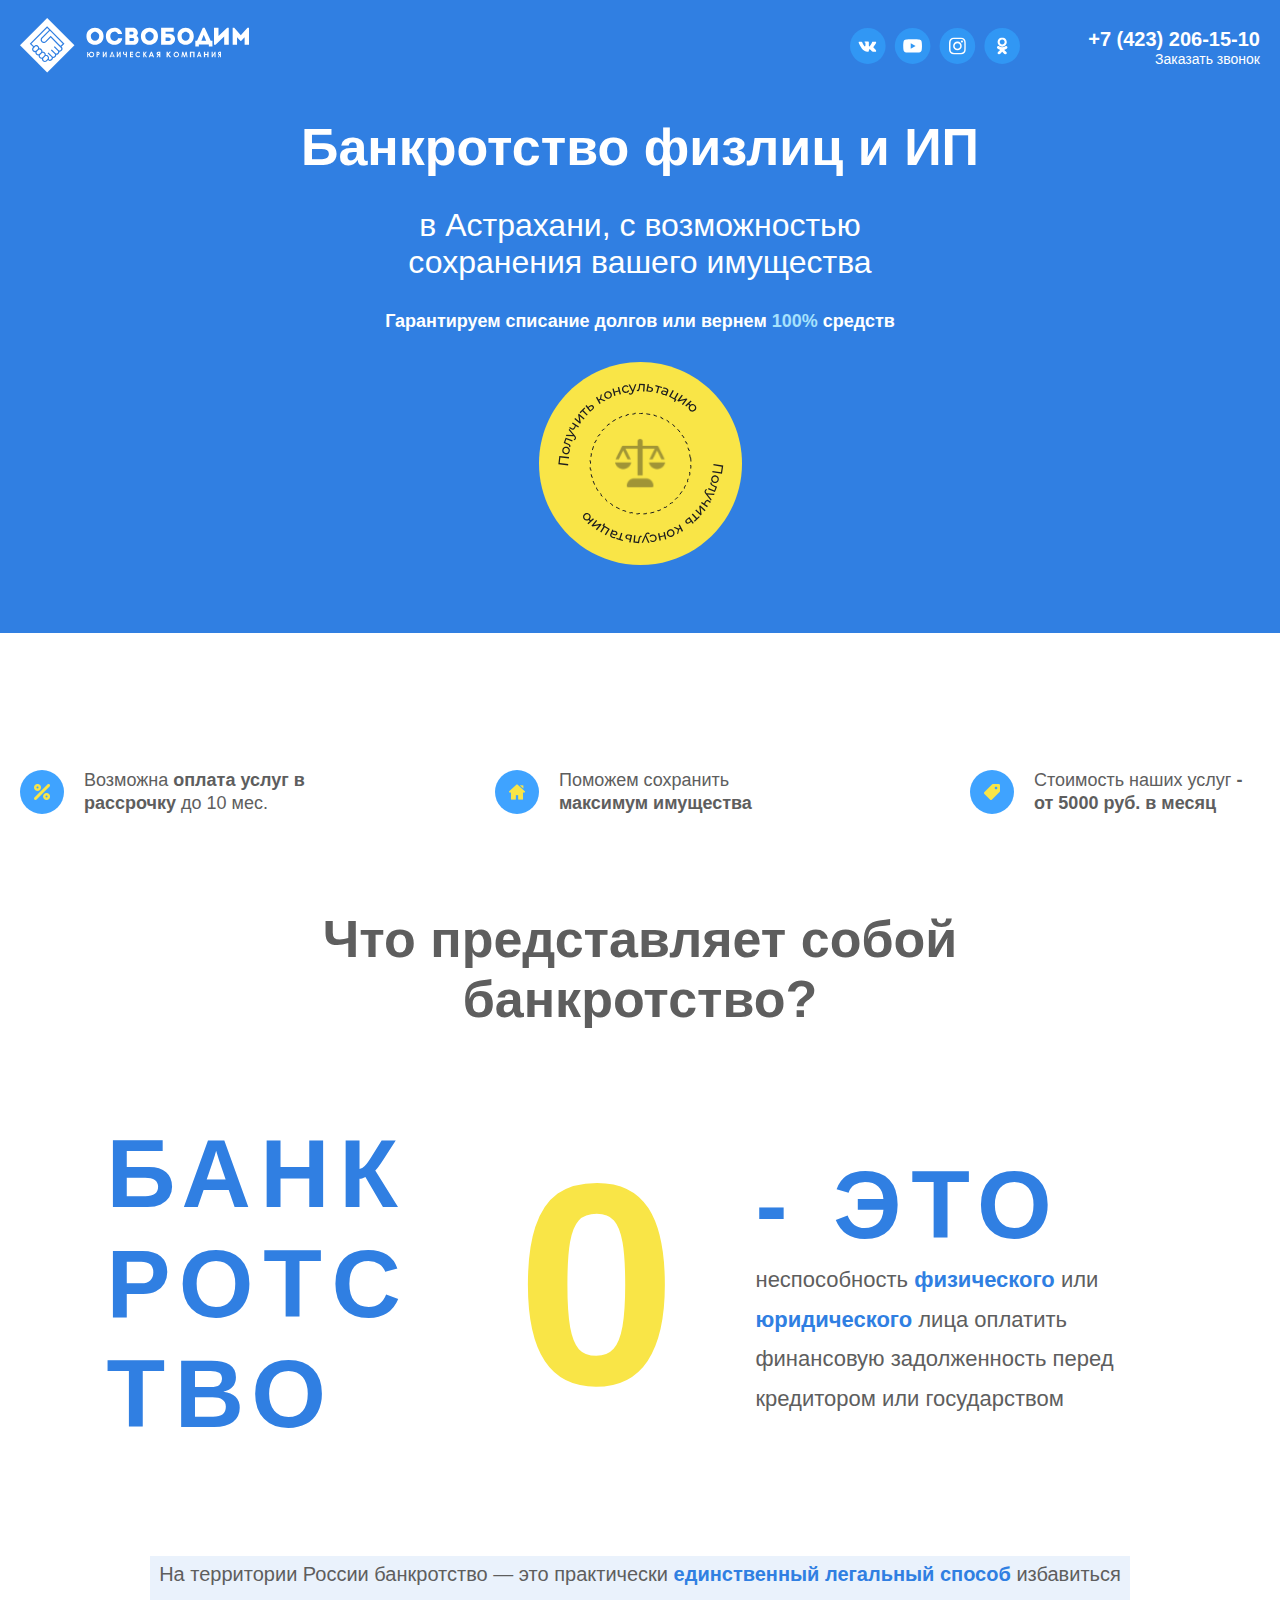
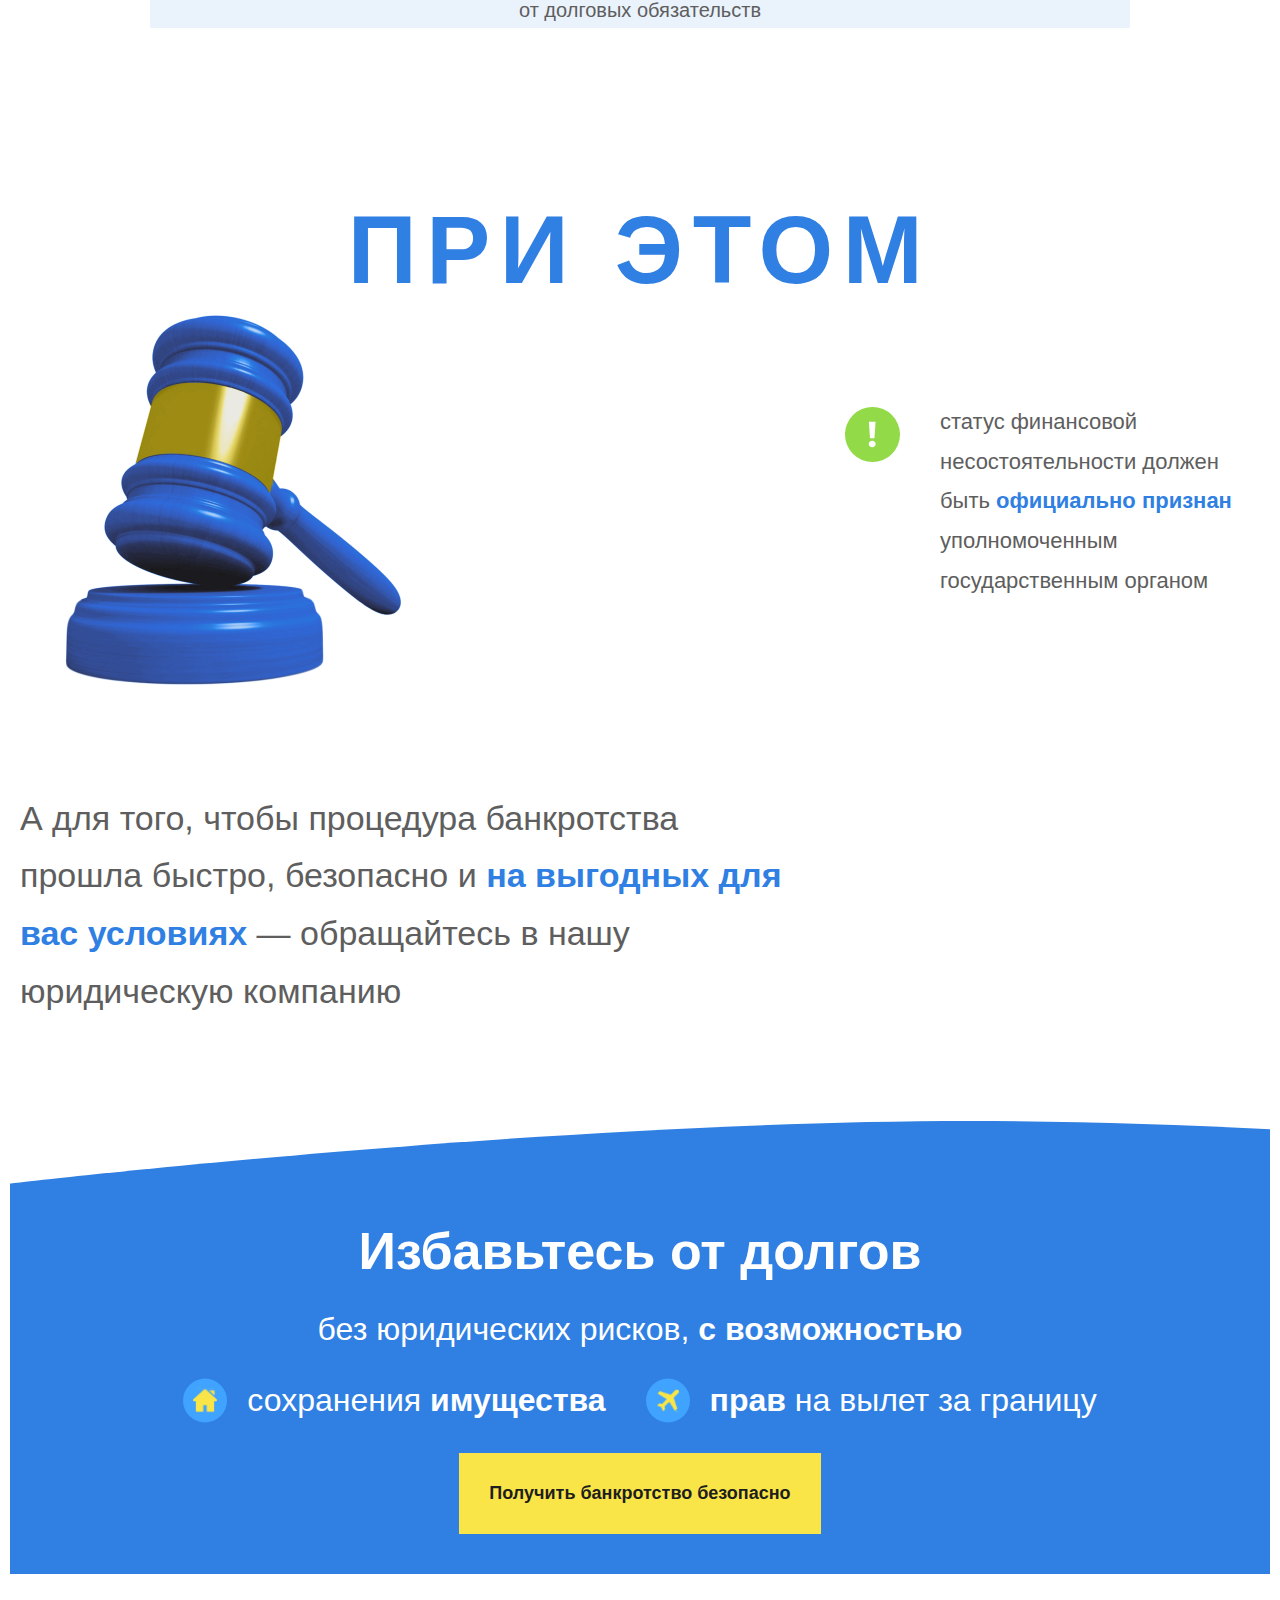
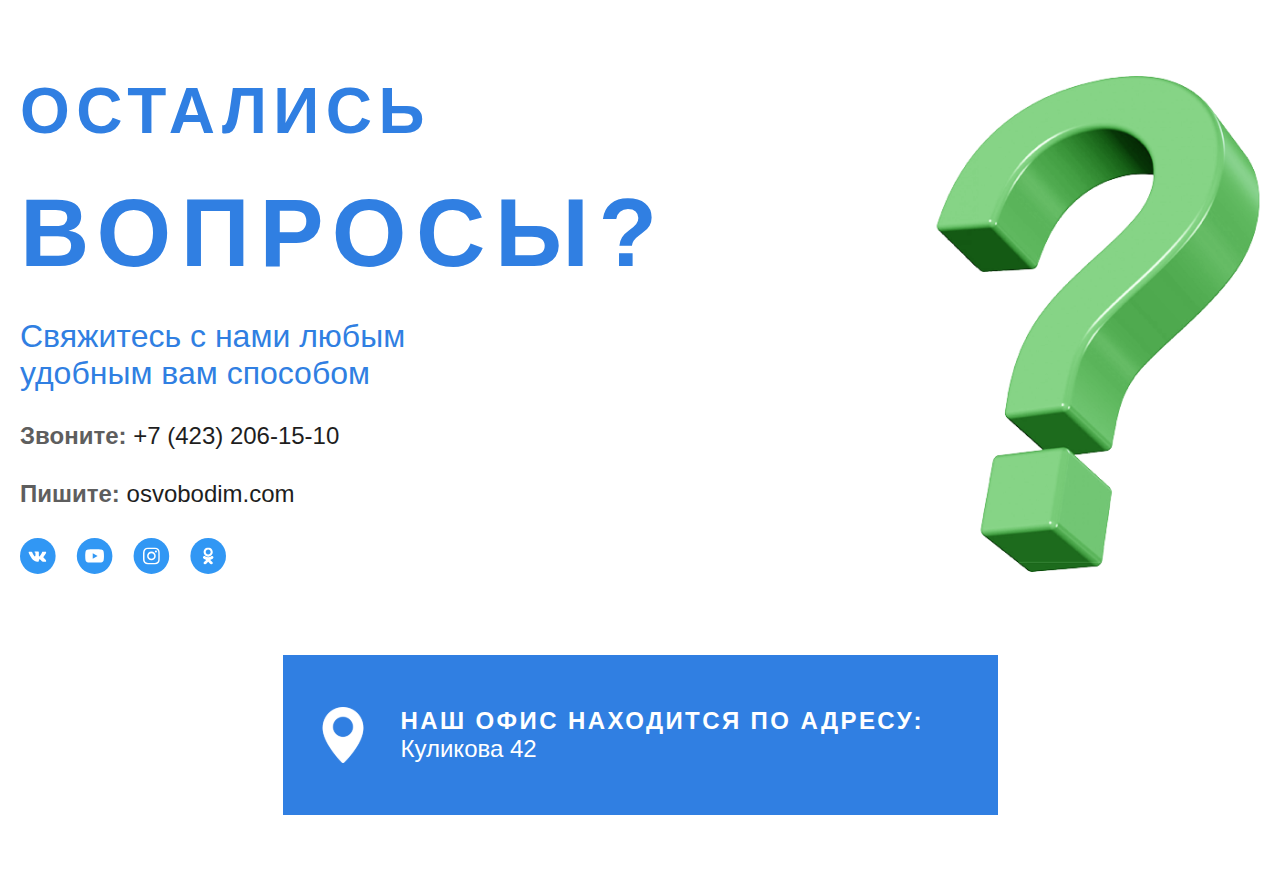
==== index.html @ 9aa021d3 "first commit" ====
<!DOCTYPE html>
<html lang="en">
  <head>
    <meta charset="UTF-8" />
    <meta name="viewport" content="width=device-width, initial-scale=1.0" />
    <link rel="stylesheet" href="css/index.css" />
    <title>Главная</title>
  </head>
  <body>
    <div
      class="header__container-wrapper_modal"
      style="transform: translate(0px, -100%); display: none">
      <menu>
        <ul class="wrapper_modal-list">
          <li class="wrapper_modal-list_item">
            <a href="./index.html" class="wrapper_modal-list_link">Главная</a>
          </li>
          <li class="wrapper_modal-list_item">
            <a href="./how-we-work.html" class="wrapper_modal-list_link"
              >Как мы работаем</a
            >
          </li>
          <li class="wrapper_modal-list_item">
            <a href="./about.html" class="wrapper_modal-list_link">О нас</a>
          </li>
        </ul>
      </menu>
    </div>

    <header>
      <div class="container">
        <div class="container-header-nav">
          <a href="/index.html">
            <img src="img/index/logo.svg" alt="" />
          </a>
          <div class="header__container-wrapper_but">
            <img src="img/index/menu.svg" width="100%" />
          </div>
          <div class="container-header-nav-right">
            <ul>
              <li><img src="img/index/vk.svg" alt="" /></li>
              <li><img src="img/index/YouTube.svg" alt="" /></li>
              <li><img src="img/index/Instagram.svg" alt="" /></li>
              <li><img src="img/index/Одноклассники.svg" alt="" /></li>
            </ul>
            <p class="contacts">
              +7 (423) 206-15-10 <br />
              <span>Заказать звонок</span>
            </p>
          </div>
        </div>
        <div class="container-main-header">
          <h1>Банкротство физлиц и ИП</h1>
          <h2>в Астрахани, с возможностью сохранения вашего имущества</h2>
          <p>
            Гарантируем списание долгов или вернем <span>100%</span> средств
          </p>
          <img src="img/index/elipse.svg" alt="" />
        </div>
      </div>
    </header>
    <main>
      <section>
        <div class="container">
          <div class="info-items">
            <div class="info-item">
              <img src="img/index/icon-1.svg" alt="" />
              <p>Возможна <span>оплата услуг в рассрочку</span> до 10 мес.</p>
            </div>
            <div class="info-item">
              <img src="img/index/icon-2.svg" alt="" />
              <p>Поможем сохранить <span>максимум имущества</span></p>
            </div>
            <div class="info-item">
              <img src="img/index/icon-3.svg" alt="" />
              <p>Стоимость наших услуг <span>- от 5000 руб. в месяц</span></p>
            </div>
          </div>
        </div>
      </section>
      <section>
        <div class="container">
          <div class="about-bank">
            <div class="about-bank-title">
              <h1>Что представляет собой банкротство?</h1>
            </div>
            <div class="about-bank-info">
              <div class="about-bank-info-left">
                <h1>Банкротство</h1>
              </div>
              <h2>0</h2>
              <div class="about-bank-info-right">
                <h1>- это</h1>
                <p>
                  неспособность <span>физического</span> или
                  <span>юридического</span> лица оплатить финансовую
                  задолженность перед кредитором или государством
                </p>
              </div>
            </div>
          </div>
          <div class="natacia">
            <p>
              На территории России банкротство — это практически
              <span>единственный легальный способ </span>избавиться от долговых
              обязательств
            </p>
          </div>
        </div>
      </section>
      <section>
        <div class="container">
          <div class="at-the-same-time">
            <h1>При этом</h1>
            <div class="container-at-the-same-time-right-left">
              <div class="">
                <img src="img/index/palochka.png" alt="" style="width: 100%" />
              </div>
              <div class="container-at-the-same-time-right">
                <img src="img/index/!.svg" alt="" />
                <p>
                  статус финансовой несостоятельности должен быть
                  <span>официально признан</span> уполномоченным государственным
                  органом
                </p>
              </div>
            </div>
            <div class="reklama">
              <p>
                А для того, чтобы процедура банкротства прошла быстро, безопасно
                и <span>на выгодных для вас условиях</span> — обращайтесь в нашу
                юридическую компанию
              </p>
            </div>
          </div>
        </div>
      </section>
      <section>
        <div class="background">
          <div class="container">
            <div class="get-rid-of-debts">
              <h2>Избавьтесь от долгов</h2>
              <p>без юридических рисков, <span>с возможностью</span></p>
              <div class="get-rid-of-debts-items">
                <div class="get-rid-of-debts-item">
                  <img src="img/index/home.svg" alt="" />
                  <p>сохранения <span>имущества</span></p>
                </div>
                <div class="get-rid-of-debts-item">
                  <img src="img/index/plane.svg" alt="" />
                  <p><span>прав</span> на вылет за границу</p>
                </div>
              </div>
              <div class="background-button">
                <p>Получить банкротство безопасно</p>
              </div>
            </div>
          </div>
        </div>
      </section>
    </main>
    <footer>
      <div class="container">
        <div class="container-footer">
          <div class="container-footer-info-right">
            <h2>Остались</h2>
            <h1>Вопросы?</h1>

            <h3>Свяжитесь с нами любым удобным вам способом</h3>
            <p>Звоните: <span>+7 (423) 206-15-10</span></p>
            <p>Пишите: <span>osvobodim.com</span></p>
            <ul>
              <li><img src="img/index/vk.svg" alt="" /></li>
              <li><img src="img/index/YouTube.svg" alt="" /></li>
              <li><img src="img/index/Instagram.svg" alt="" /></li>
              <li><img src="img/index/Одноклассники.svg" alt="" /></li>
            </ul>
          </div>
          <div>
            <img src="img/index/question.png" style="width: 100%" alt="" />
          </div>
        </div>
        <div class="footer-end">
          <div class="background-footer">
            <img src="img/index/map.svg" alt="" />
            <div>
              <h4>Наш офис находится по адресу:</h4>
              <span>Куликова 42</span>
            </div>
          </div>
        </div>
      </div>
    </footer>
    <script src="HeaderMenu.js"></script>
  </body>
</html>
---- css/index.css ----
* {
  box-sizing: border-box;
  padding: 0;
  margin: 0;
}

ul,
li {
  list-style: none;
}

li,
a,
p,
h1,
h2,
h3,
a,
div,
span {
  font-family: "Roboto", sans-serif;
  list-style-type: none;
}

main {
  margin: auto;
}

.container {
  max-width: 1240px;
  margin: 0 auto;
}

header {
  background-color: #307fe2;
  padding-left: 10px;
  padding-right: 10px;
  padding-top: 18px;
  padding-bottom: 68px;
}
.container-header-nav {
  display: flex;
  justify-content: space-between;
  align-items: center;
}

.container-header-nav ul {
  display: flex;
  gap: 8px;
}

.container-header-nav-right {
  display: flex;
  gap: 68px;
}

.contacts {
  display: flex;
  flex-direction: column;
  align-items: end;
}

.contacts {
  color: #fff;
  font-size: 20px;
  font-style: normal;
  font-weight: 700;
  line-height: normal;
}

.contacts span {
  font-size: 14px;
  font-weight: 500;
}

.container-main-header {
  display: flex;
  flex-direction: column;
  text-align: center;
  gap: 30px;
  align-items: center;
  margin-top: 40px;
}

.container-main-header h1 {
  color: #fff;
  text-align: center;
  font-size: 52px;
  font-style: normal;
  font-weight: 600;
  line-height: normal;
}

.container-main-header h2 {
  color: #fff;
  text-align: center;
  font-size: 32px;
  font-style: normal;
  font-weight: 400;
  line-height: normal;
  max-width: 600px;
}

.container-main-header p {
  color: #fff;
  font-size: 18px;
  font-style: normal;
  font-weight: 600;
  line-height: normal;
}

.container-main-header span {
  color: #a5e1fd;
  font-size: 18px;
  font-style: normal;
  font-weight: 600;
  line-height: normal;
}

.info-items {
  display: flex;
  justify-content: space-between;
  margin-top: 136px;
  flex-wrap: wrap;
}

.info-item {
  display: flex;
  gap: 20px;
  align-items: center;
  max-width: 290px;
}

.info-item p {
  color: #5e5e5e;
  font-size: 18px;
  font-style: normal;
  font-weight: 400;
  line-height: 130%; /* 23.4px */
}

.info-item span {
  color: #5e5e5e;
  font-size: 18px;
  font-style: normal;
  font-weight: 600;
  line-height: 130%;
}

.about-bank {
  margin-top: 93px;
  display: flex;
  flex-direction: column;
  align-items: center;
  margin-bottom: 106px;
}

.about-bank-title h1 {
  color: #5e5e5e;
  text-align: center;
  font-size: 52px;
  font-style: normal;
  font-weight: 600;
  line-height: normal;
  max-width: 690px;
}

.about-bank-info {
  display: flex;
  align-items: center;
  margin-top: 90px;
  justify-content: space-between;
  flex-wrap: wrap;
}

.about-bank-info h1 {
  color: #307fe2;
  font-size: 96px;
  font-style: normal;
  font-weight: 700;
  line-height: normal;
  letter-spacing: 9.6px;
  text-transform: uppercase;
  word-wrap: break-word;
}

.about-bank-info-left {
  max-width: 360px;
}

.about-bank-info-right {
  max-width: 418px;
}

.about-bank-info h2 {
  color: #f9e547;
  font-size: 288px;
  font-style: normal;
  font-weight: 700;
  line-height: normal;
  letter-spacing: 28.8px;
  text-transform: uppercase;
  padding: 0 50px;
}

.about-bank-info-right p {
  color: #5e5e5e;
  font-size: 22px;
  font-style: normal;
  font-weight: 500;
  line-height: 180%; /* 39.6px */
}

.about-bank-info-right span {
  color: #307fe2;
  font-size: 22px;
  font-style: normal;
  font-weight: 600;
  line-height: 180%;
}

.natacia {
  background: rgba(48, 128, 226, 0.1);
  max-width: 980px;
  margin: 0 auto;
}

.natacia div {
  color: #5e5e5e;
  text-align: center;
  font-size: 20px;
  font-style: normal;
  font-weight: 500;
  line-height: 180%; /* 36px */
}

.natacia p {
  color: #5e5e5e;
  text-align: center;
  font-size: 20px;
  font-style: normal;
  font-weight: 500;
  line-height: 180%; /* 36px */
}

.natacia span {
  color: #307fe2;
  font-size: 20px;
  font-style: normal;
  font-weight: 600;
  line-height: 180%;
}

.container-natacia {
  display: flex;
}

.at-the-same-time {
  margin-top: 160px;
}

.at-the-same-time h1 {
  color: #307fe2;
  font-size: 96px;
  font-style: normal;
  font-weight: 700;
  line-height: 130%; /* 124.8px */
  letter-spacing: 9.6px;
  text-transform: uppercase;
  text-align: center;
}

.container-at-the-same-time-right-left {
  display: flex;
  justify-content: space-between;
  align-items: center;
  flex-wrap: wrap;
}

.container-at-the-same-time-right {
  max-width: 415px;
  display: flex;
  align-items: start;
  gap: 40px;
}

.container-at-the-same-time-right p {
  color: #5e5e5e;
  font-size: 22px;
  font-style: normal;
  font-weight: 500;
  line-height: 180%; /* 39.6px */
}

.container-at-the-same-time-right span {
  color: #307fe2;
  font-size: 22px;
  font-style: normal;
  font-weight: 600;
  line-height: 180%;
}

.reklama {
  margin-top: 100px;
  max-width: 785px;
}

.reklama p {
  color: #5e5e5e;
  font-size: 34px;
  font-style: normal;
  font-weight: 500;
  line-height: 170%; /* 57.8px */
}

.reklama span {
  color: #307fe2;
  font-size: 34px;
  font-style: normal;
  font-weight: 600;
  line-height: 170%;
}

.background {
  background-image: url(../img/index/background.svg);
}

.get-rid-of-debts {
  display: flex;
  align-items: center;
  flex-direction: column;
  margin-top: 100px;
  padding-top: 100px;
  padding-bottom: 40px;
  gap: 30px;
}

.get-rid-of-debts h2 {
  color: #fff;
  text-align: center;
  font-size: 52px;
  font-style: normal;
  font-weight: 700;
  line-height: normal;
  text-align: center;
}

.get-rid-of-debts p {
  color: #fff;
  text-align: center;
  font-size: 32px;
  font-style: normal;
  font-weight: 400;
  line-height: normal;
}
.get-rid-of-debts span {
  color: #fff;
  font-size: 32px;
  font-style: normal;
  font-weight: 600;
  line-height: normal;
}

.get-rid-of-debts-item {
  display: flex;
  align-items: center;
  gap: 20px;
}

.get-rid-of-debts-items {
  display: flex;
  justify-content: space-between;
  gap: 40px;
  flex-wrap: wrap;
}

.background-button {
  background: #f9e547;
  padding: 0 30px;
  height: 81px;
  align-items: center;
  display: flex;
  justify-content: center;
}

.background-button p {
  color: #1e1e1e;
  text-align: center;
  font-size: 18px;
  font-style: normal;
  font-weight: 600;
  line-height: normal;
}

.container-footer {
  margin-top: 100px;
  display: flex;
  justify-content: space-between;
  margin-bottom: 77px;
  flex-wrap: wrap;
}

.container-footer h2 {
  color: #307fe2;
  font-size: 64px;
  font-style: normal;
  font-weight: 700;
  line-height: normal;
  letter-spacing: 6.4px;
  text-transform: uppercase;
}

.container-footer h1 {
  color: #307fe2;
  font-size: 96px;
  font-style: normal;
  font-weight: 700;
  line-height: normal;
  letter-spacing: 9.6px;
  text-transform: uppercase;
}

.container-footer h3 {
  color: #307fe2;
  font-size: 32px;
  font-style: normal;
  font-weight: 500;
  line-height: normal;
  max-width: 450px;
}

.container-footer p {
  color: #5e5e5e;
  font-size: 24px;
  font-style: normal;
  font-weight: 600;
  line-height: normal;
}

.container-footer span {
  color: #1e1e1e;
  font-size: 24px;
  font-style: normal;
  font-weight: 400;
  line-height: normal;
}

.container-footer ul {
  display: flex;
  gap: 20px;
}

.contacts-footer {
  gap: 30px;
}

.container-footer-info-right {
  display: flex;
  flex-direction: column;
  gap: 30px;
}

.background-footer {
  background-color: #307fe2;
  display: flex;
  align-items: center;
  gap: 30px;
  padding: 52px 32px;
  max-width: 715px;
  margin: 0 auto;
  flex-wrap: wrap;
}

.background-footer h4 {
  color: #fff;
  font-size: 24px;
  font-style: normal;
  font-weight: 700;
  line-height: normal;
  letter-spacing: 2.4px;
  text-transform: uppercase;
}

.background-footer span {
  color: #fff;
  font-size: 24px;
  font-style: normal;
  font-weight: 500;
  line-height: normal;
}

.footer-end {
  margin-bottom: 58px;
}

main {
  padding: 0 10px;
}

footer {
  padding: 0 10px;
}

@media (max-width: 1100px) {
  .container-footer-info-right h2 {
    font-size: 36px;
  }
  .container-footer-info-right h1 {
    font-size: 38px;
  }
  .container-footer-info-right {
    text-align: center;
  }
  .container-header-nav-right {
    display: none;
  }
  .container-main-header h1 {
    font-size: 36px;
  }
  .container-main-header h2 {
    font-size: 20px;
  }
  .info-items {
    justify-content: center;
    gap: 30px;
  }
  .container-footer-info-right ul {
    margin: 0 auto;
  }
  .about-bank-title h1 {
    font-size: 36px;
  }
  .about-bank-info {
    text-align: center;
  }
  .about-bank-info h1 {
    font-size: 26px;
    text-align: center;
  }
  .about-bank-info h2 {
    font-size: 144px;
  }
  .about-bank-info-right p {
    font-size: 18px;
  }
  .natacia p {
    font-size: 18px;
  }
  .at-the-same-time h1 {
    font-size: 34px;
  }
  .container-at-the-same-time-right p {
    font-size: 18px;
  }
  .reklama p {
    font-size: 24px;
  }
}

@media (max-width: 1100px) {
  .ul__header {
    display: none;
  }
  .header__container-wrapper_but {
    display: block;
  }
  .main__left-block-h1 {
    font-size: 40px;
    text-align: center;
  }
}

@media (min-width: 1100px) {
  .header__container-wrapper_but {
    display: none;
  }
}

.header__container-wrapper_modal {
  transition: all 1s;
}
.header__container-wrapper_modal menu {
  height: 100vh;
  display: flex;
  background-color: #307fe2;
}

.header__container-wrapper_modal ul {
  margin: auto;
  align-items: center;
  display: flex;
  flex-direction: column;
  justify-content: center;
  gap: 100px;
}
.header__container-wrapper_modal li {
  font-family: Arial;
}
.header__container-wrapper_modal a {
  color: white;
  font-size: 1.5rem;
  font-style: normal;
  font-weight: 600;
  position: relative;
}
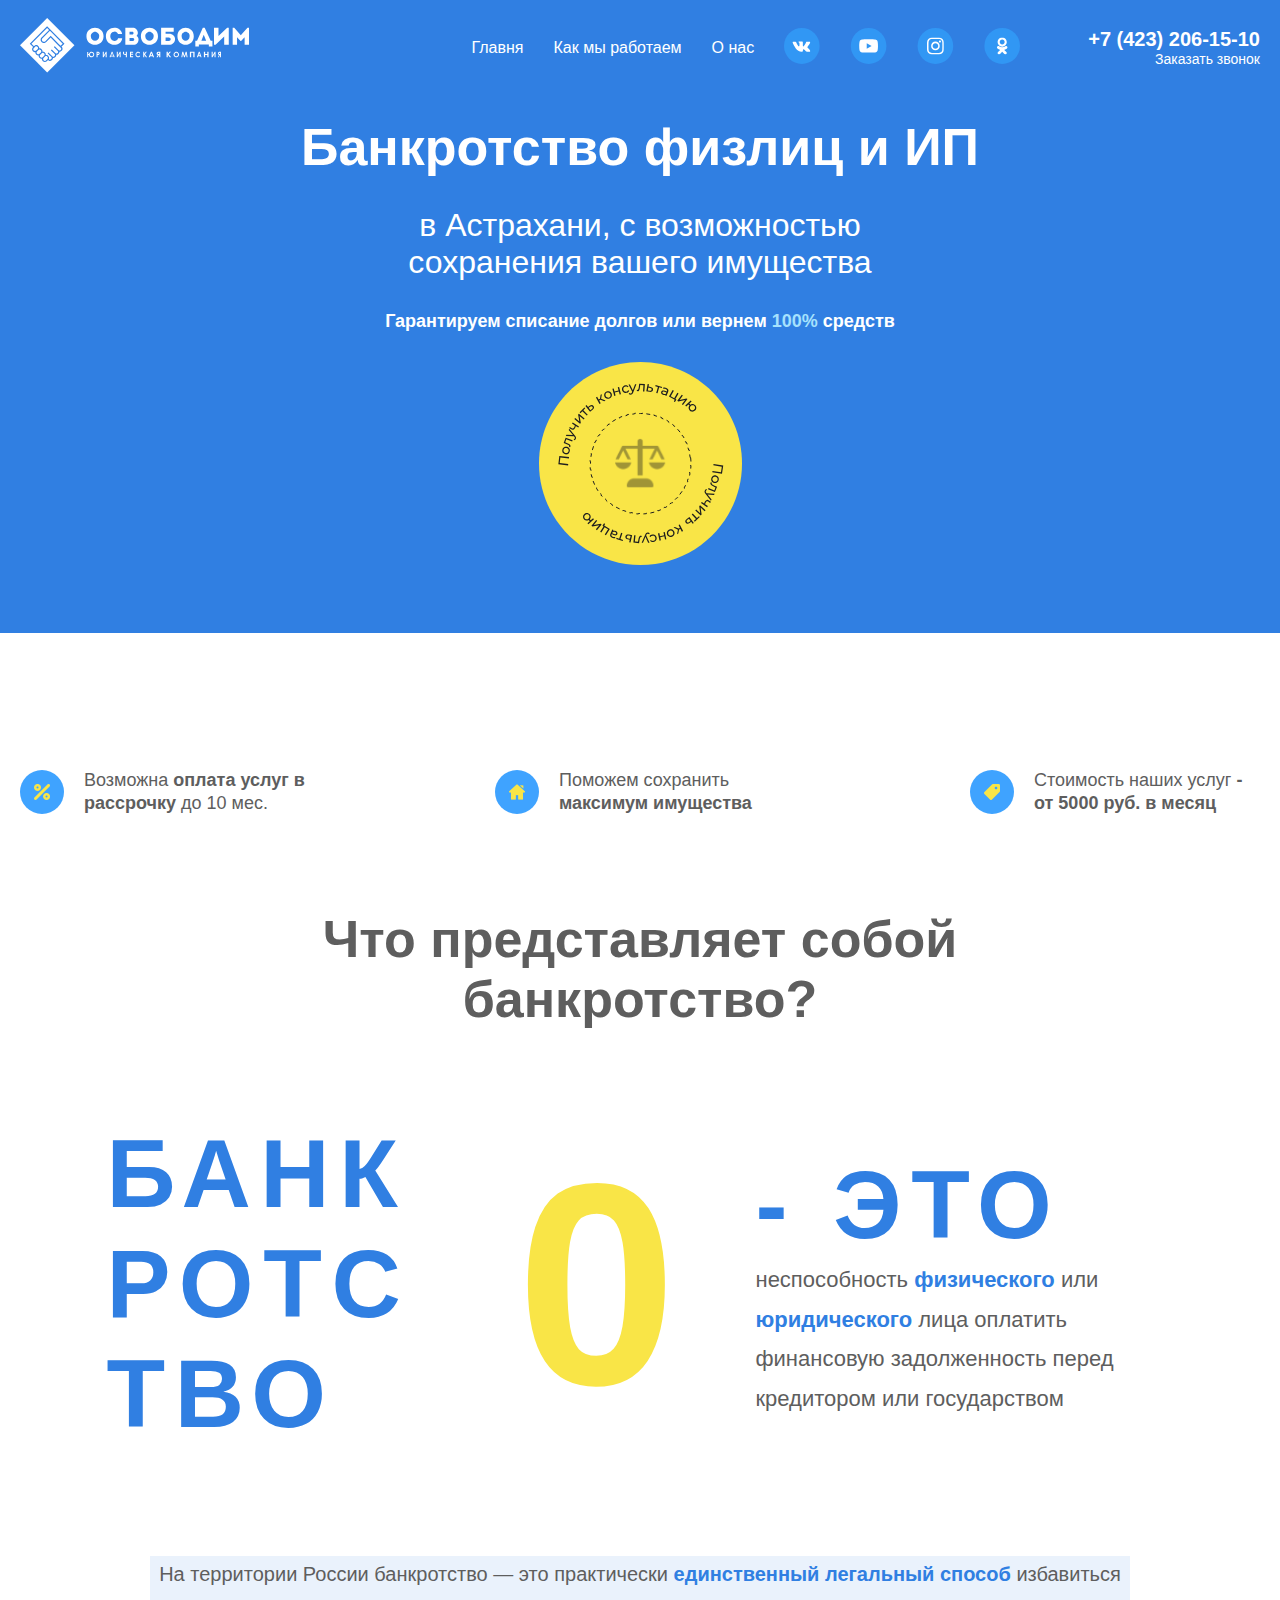
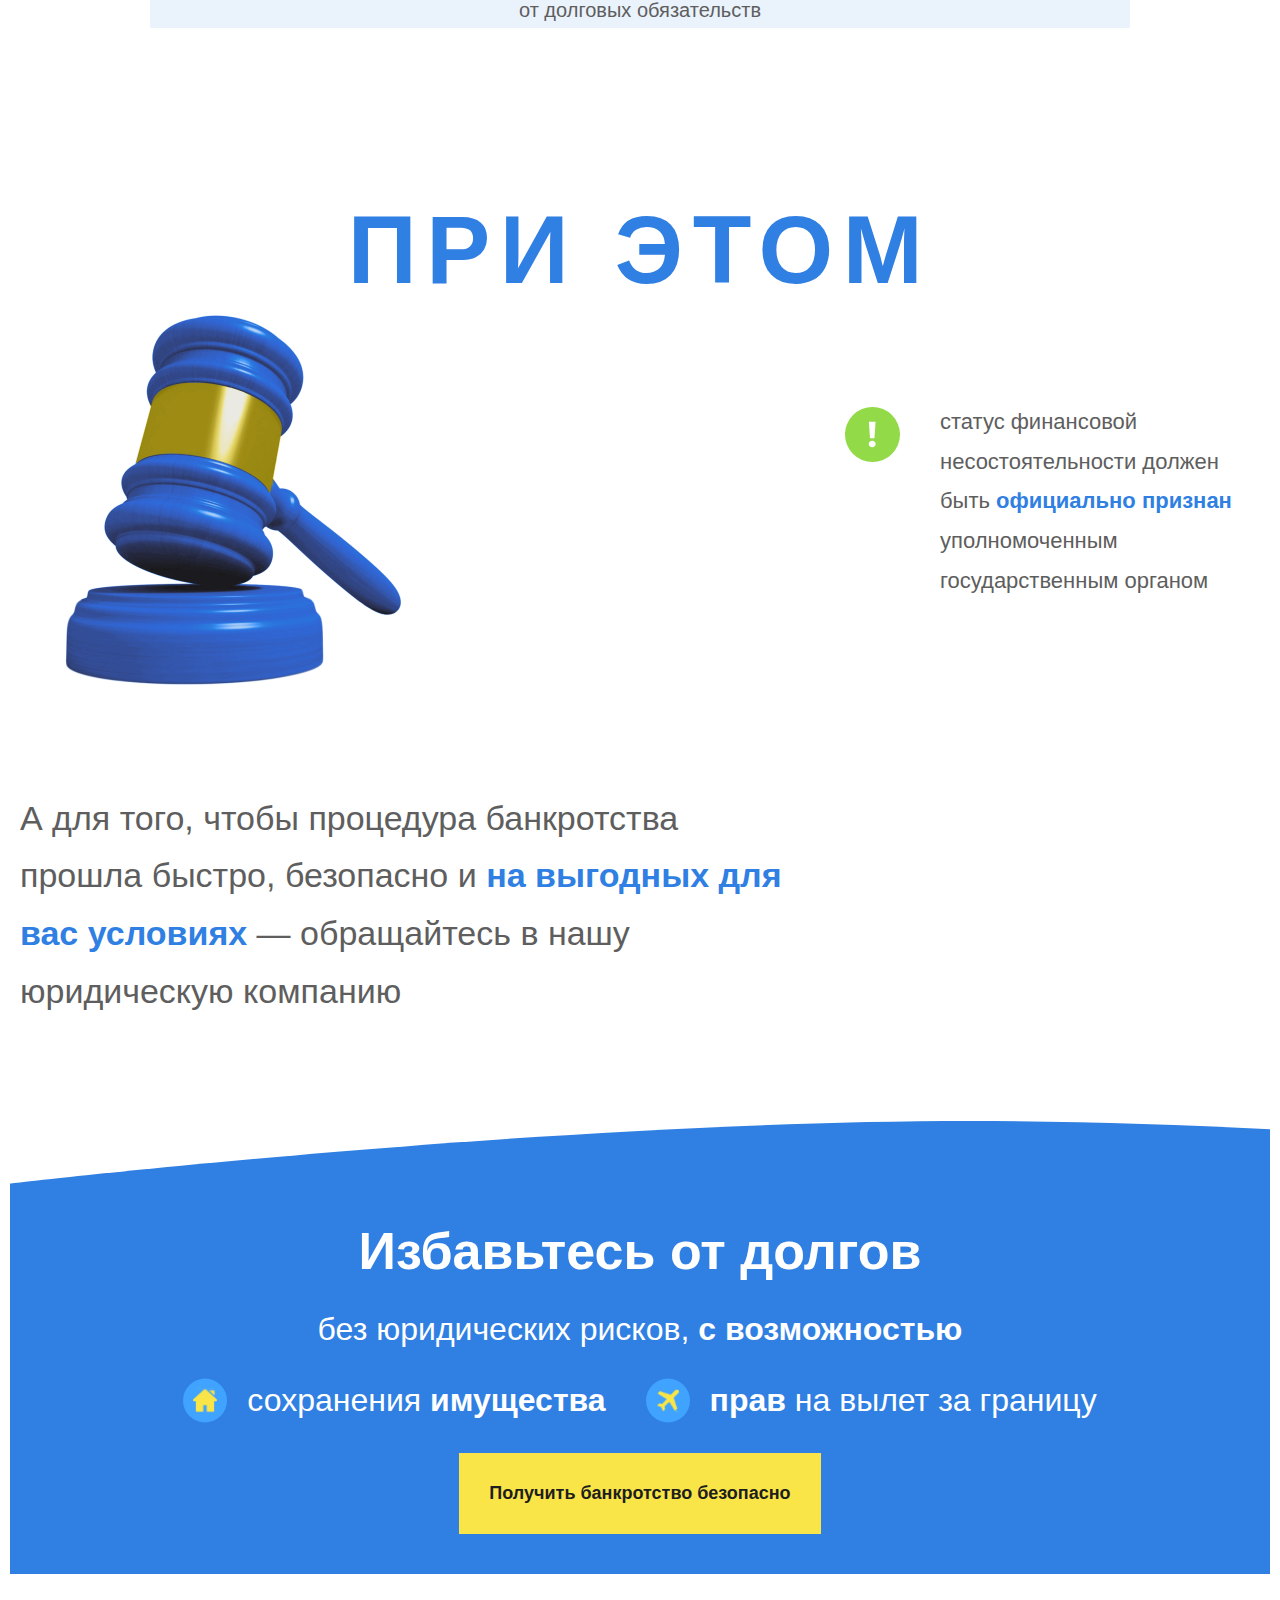
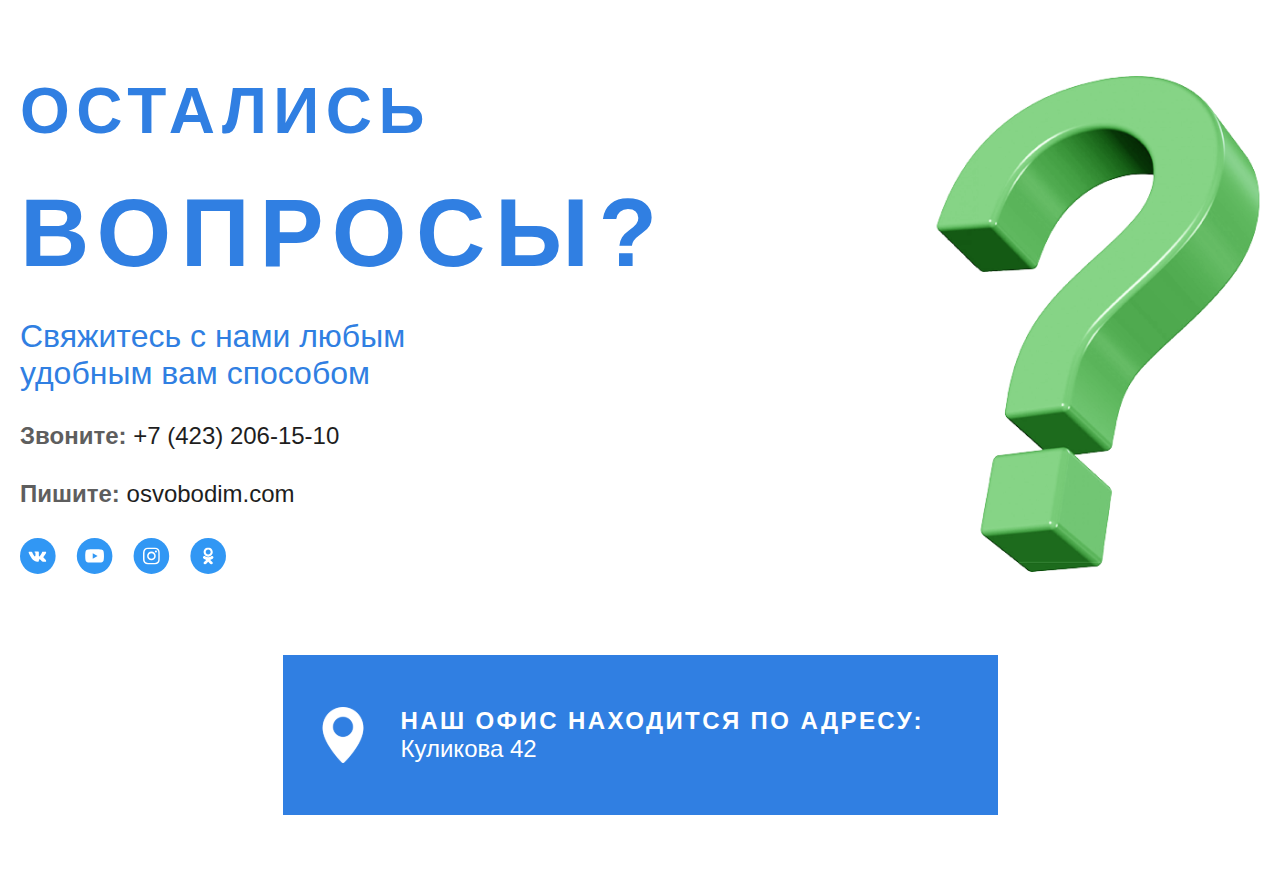
==== commit e0fb00c0: "w" ====
--- a/index.html
+++ b/index.html
@@ -38,6 +38,9 @@
           </div>
           <div class="container-header-nav-right">
             <ul>
+              <li><a href="/index.html">Главня</a></li>
+              <li><a href="/how-we-work.html">Как мы работаем</a></li>
+              <li><a href="/about.html">О нас</a></li>
               <li><img src="img/index/vk.svg" alt="" /></li>
               <li><img src="img/index/YouTube.svg" alt="" /></li>
               <li><img src="img/index/Instagram.svg" alt="" /></li>
--- a/css/index.css
+++ b/css/index.css
@@ -603,3 +603,18 @@
   font-weight: 600;
   position: relative;
 }
+
+.container-header-nav-right a {
+  align-items: center;
+  text-decoration: none;
+  list-style-type: none;
+  color: white;
+}
+
+.container-header-nav-right ul {
+  align-items: center;
+  text-decoration: none;
+  list-style-type: none;
+  color: white;
+  gap: 30px;
+}
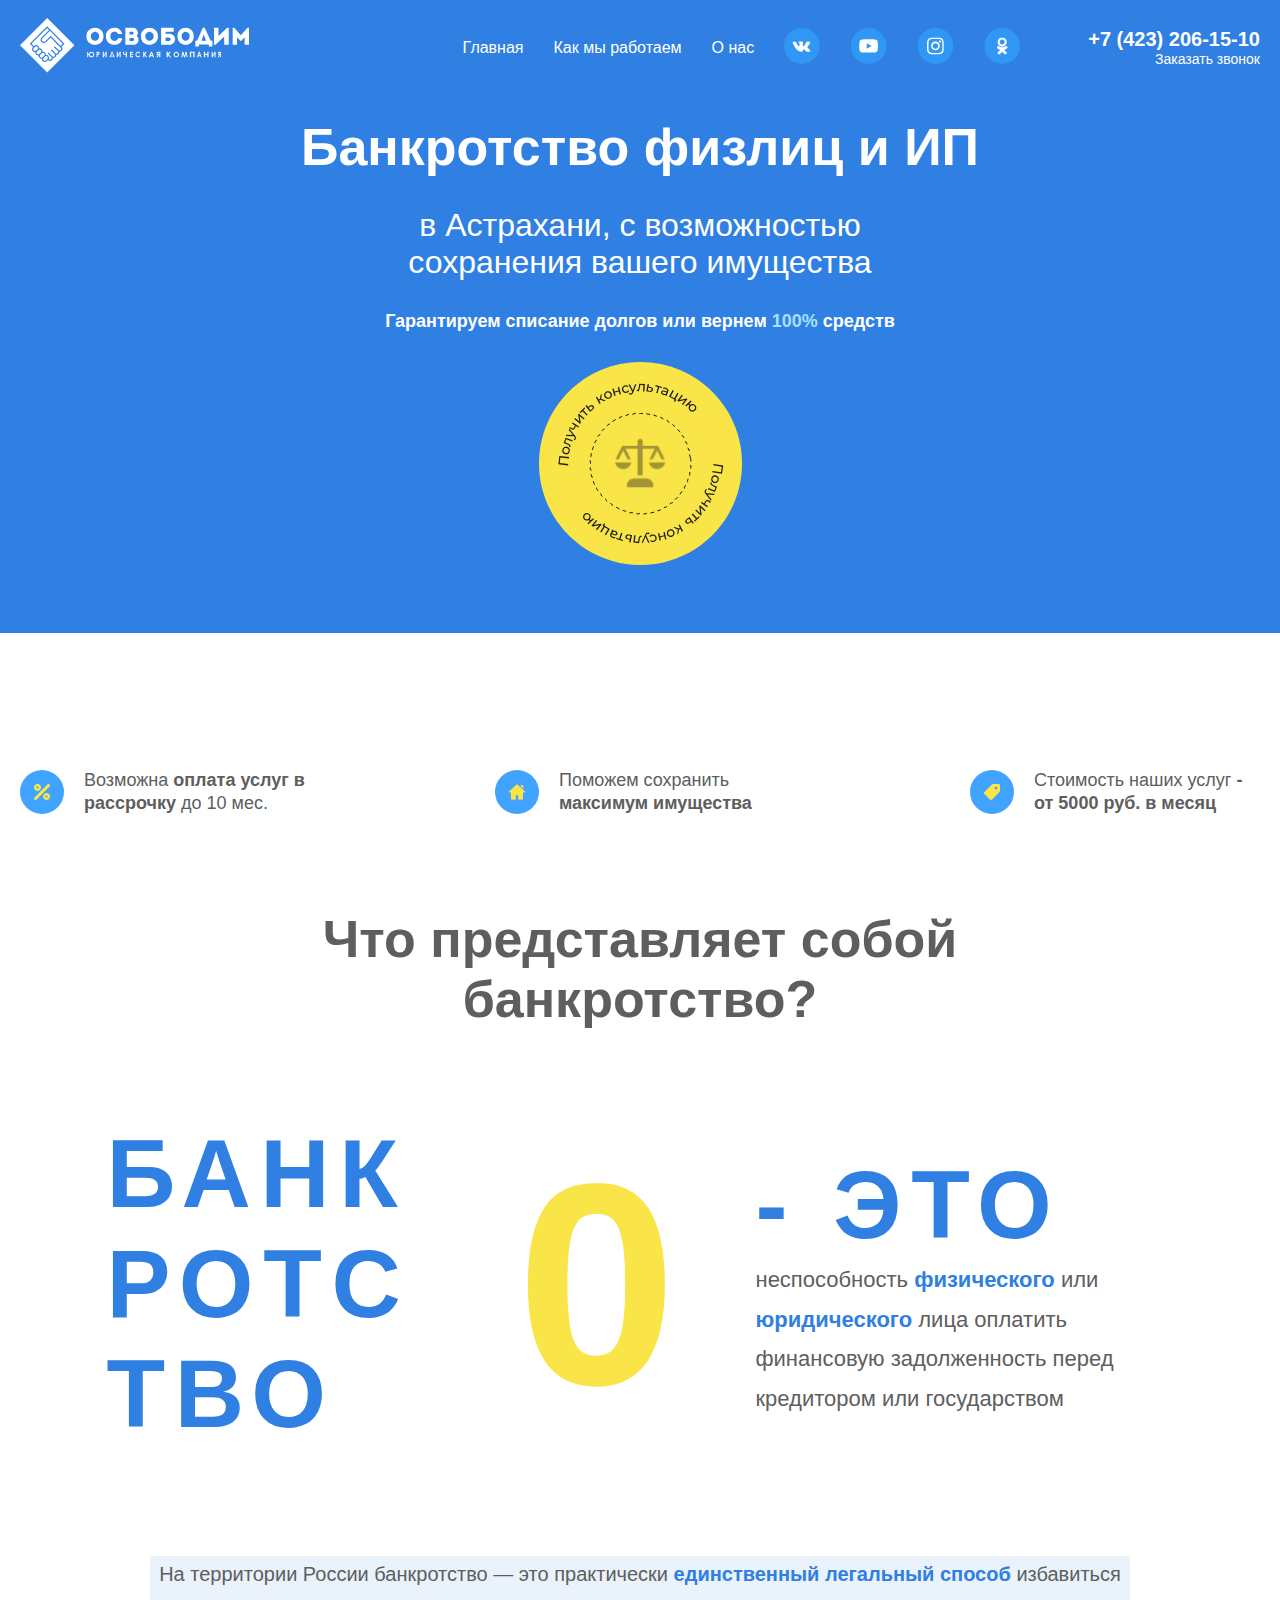
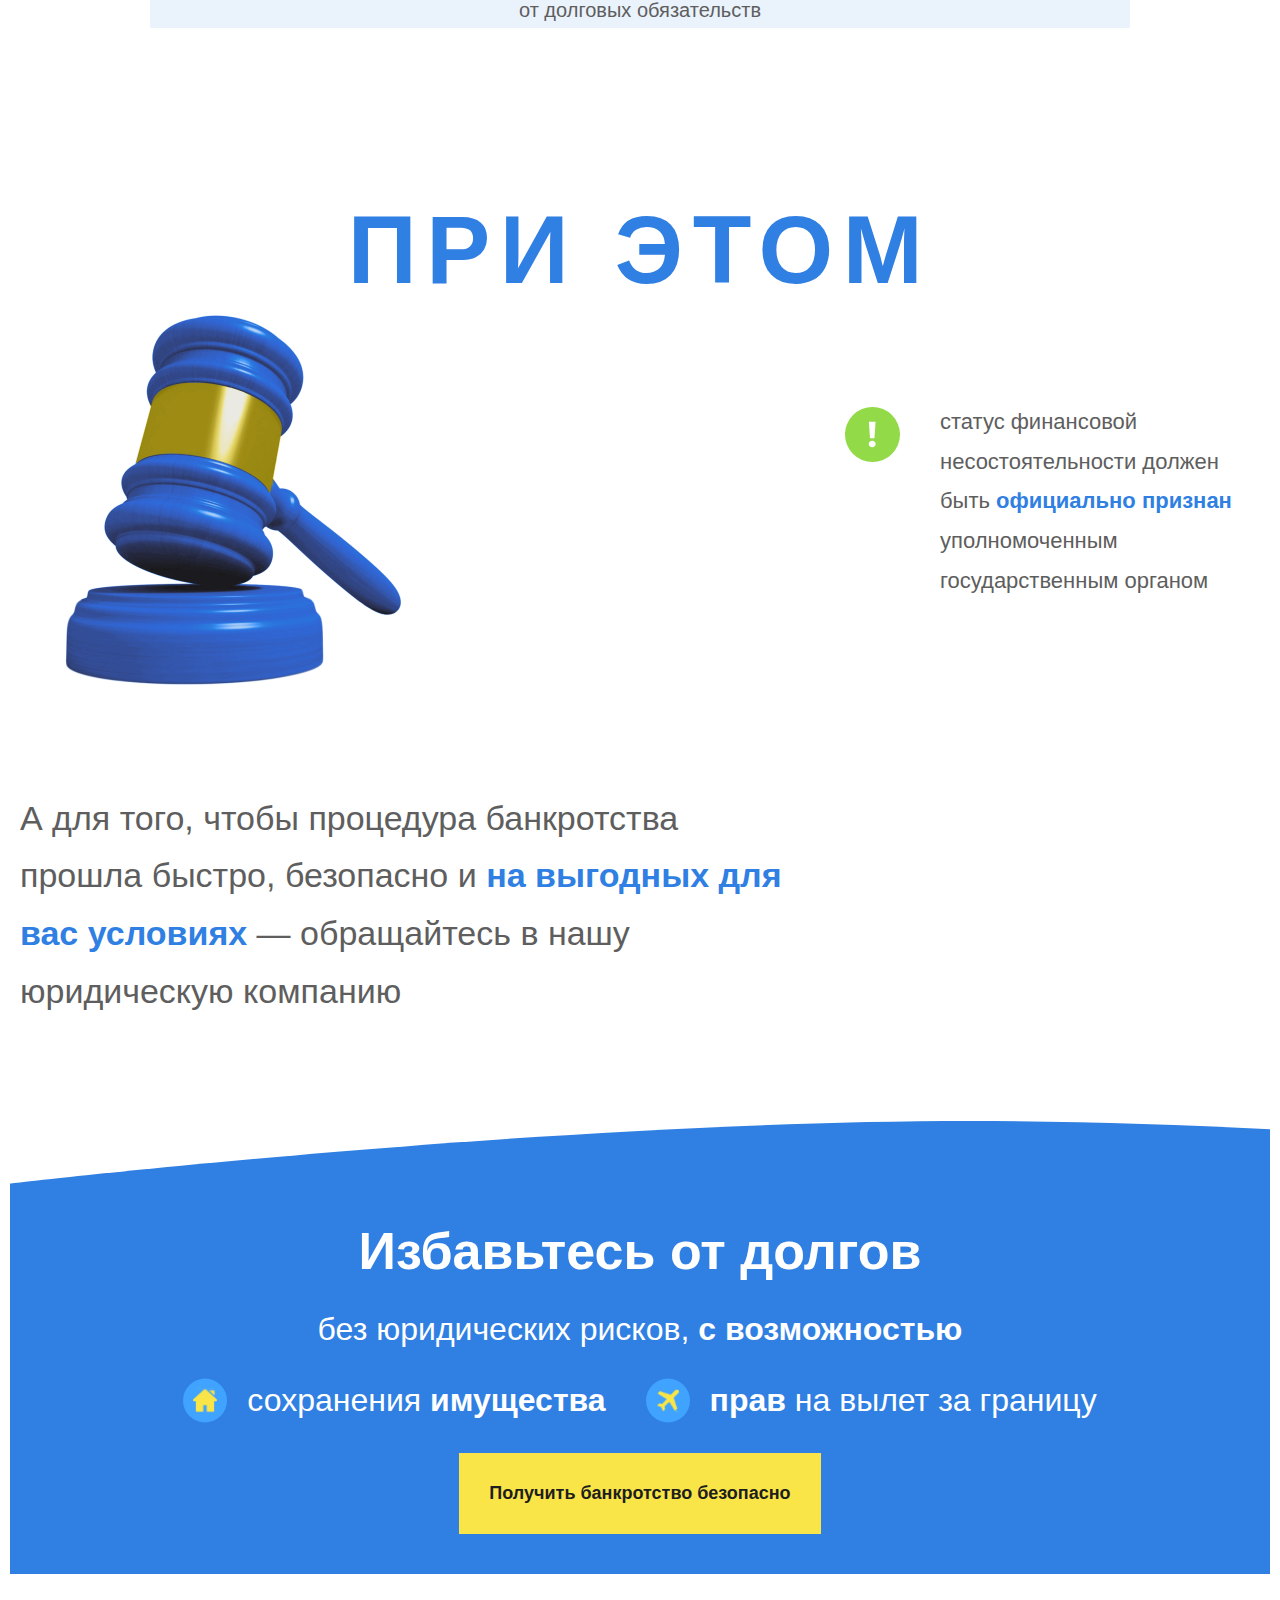
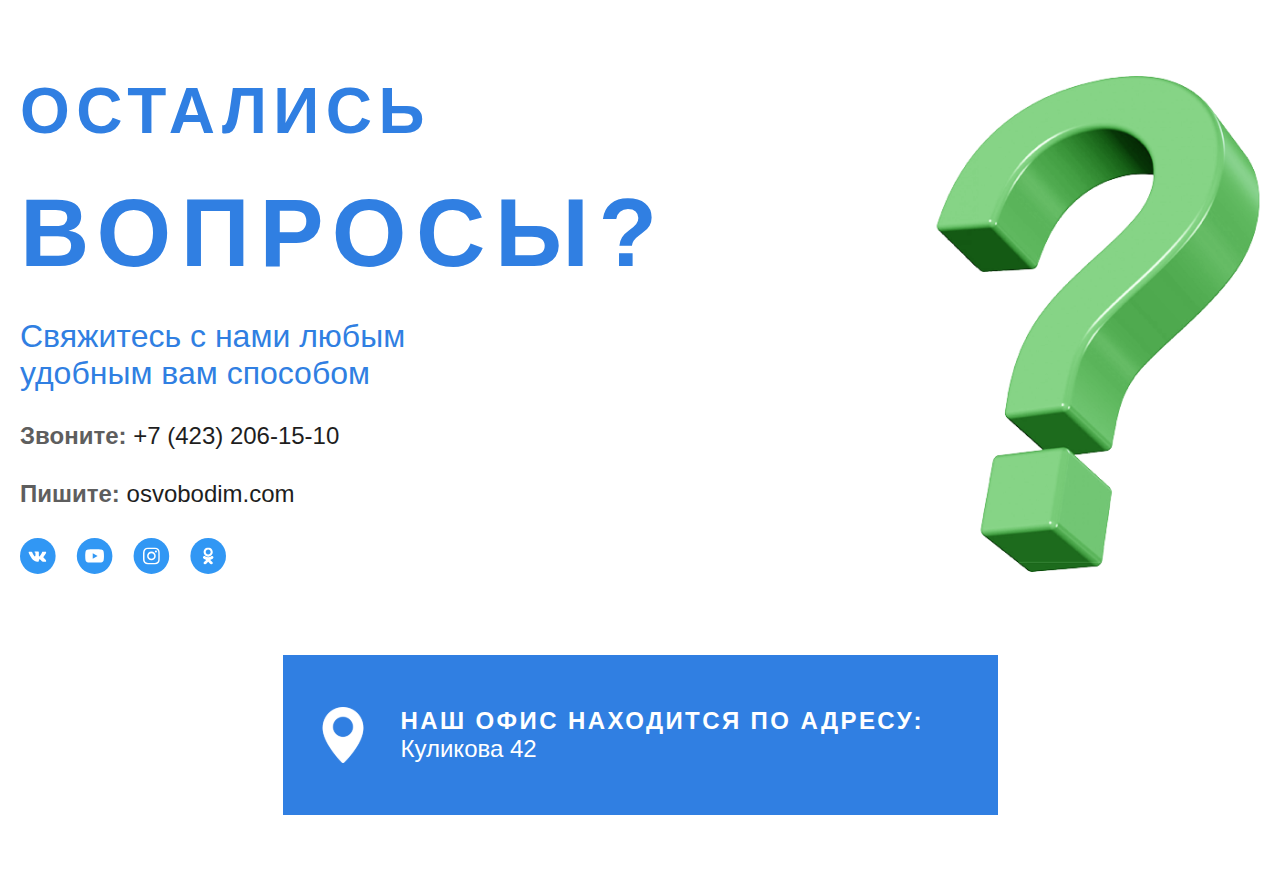
==== commit 7c8cd381: "eee" ====
--- a/index.html
+++ b/index.html
@@ -38,7 +38,7 @@
           </div>
           <div class="container-header-nav-right">
             <ul>
-              <li><a href="/index.html">Главня</a></li>
+              <li><a href="/index.html">Главная</a></li>
               <li><a href="/how-we-work.html">Как мы работаем</a></li>
               <li><a href="/about.html">О нас</a></li>
               <li><img src="img/index/vk.svg" alt="" /></li>
